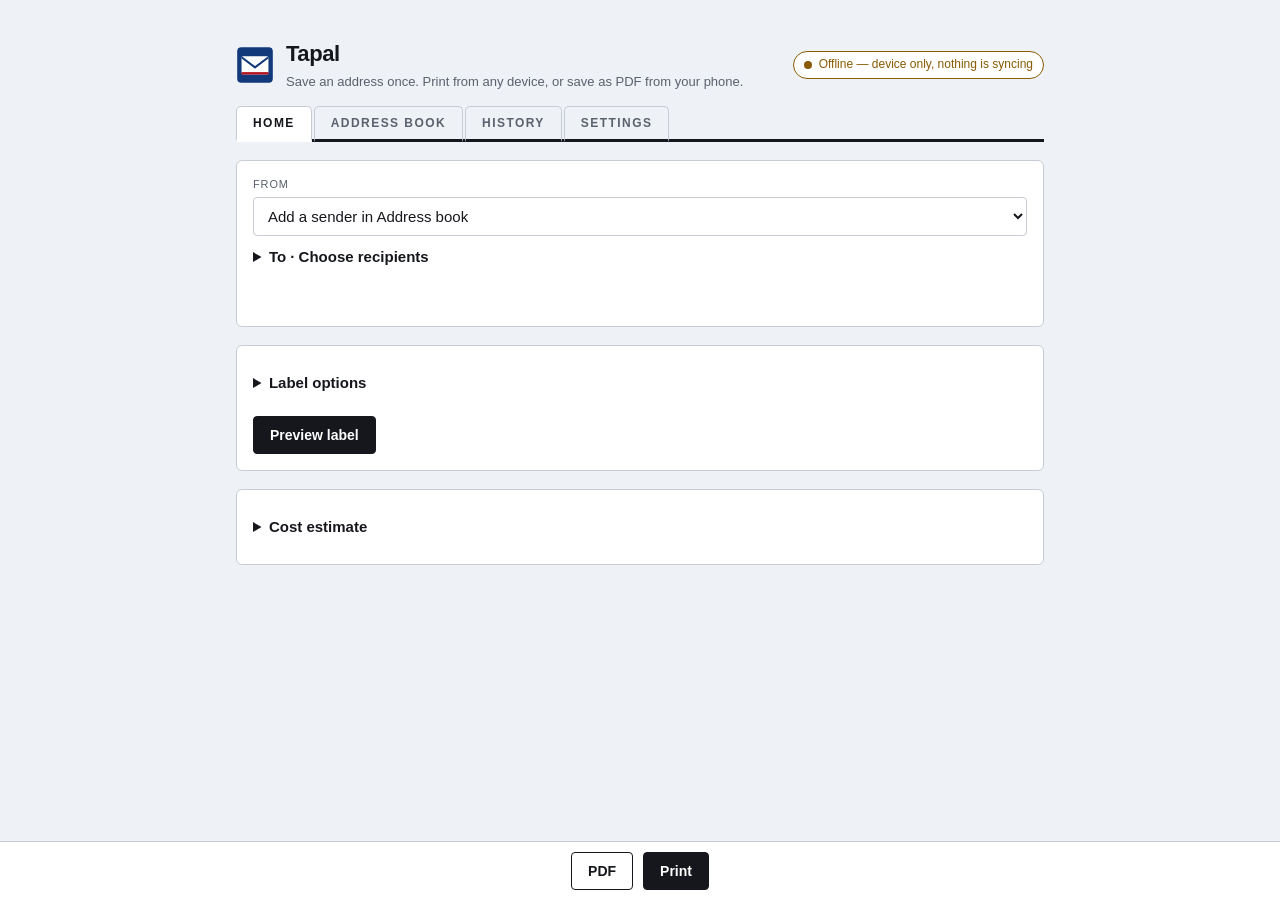
==== index.html @ 9b24c18f "Add missing tracking reminders in index.html" ====
<!DOCTYPE html>
<html lang="en">
<head>
<meta charset="utf-8">
<meta name="viewport" content="width=device-width,initial-scale=1">
<title>Tapal — parcel labels</title>
<link rel="apple-touch-icon" sizes="180x180" href="icons/apple-touch-icon.png">
<link rel="icon" type="image/png" sizes="192x192" href="icons/icon-192.png">
<link rel="icon" href="assets/logo.svg" type="image/svg+xml">
<link rel="stylesheet" href="css/theme.css">
<link rel="stylesheet" href="css/app.css">
<link rel="stylesheet" href="css/labels.css">
</head>
<body>

<div class="app">
  <header class="top">
    <div class="brand">
      <img class="mark" src="assets/logo.svg" alt="" width="38" height="38">
      <div class="brandTx"><h1>Tapal</h1><p>Save an address once. Print from any device, or save as PDF from your phone.</p></div>
      <div class="conn" id="conn"><span class="dot"></span><span id="connTxt" role="status">Connecting…</span></div>
    </div>
    <nav class="tabs" id="tabs" style="display:none" aria-label="Sections">
      <button class="tab on" data-tab="labels" aria-selected="true">Home</button>
      <button class="tab" data-tab="book" aria-selected="false">Address book</button>
      <button class="tab" data-tab="history" aria-selected="false">History <span id="missingCount"></span></button>
      <button class="tab" data-tab="settings" aria-selected="false">Settings</button>
    </nav>
  </header>

  <div id="authCard" style="display:none">
    <div class="loginWrap">
      <div class="lbrand">
        <div class="lstripe"></div>
        <div class="lbrandIn">
          <img class="mark big" src="assets/logo.svg" alt="" width="56" height="56">
          <h1>Tapal</h1>
          <p class="ltag">Parcel labels for India ↔ Japan.</p>
          <ul class="lpts">
            <li>A4 sheets — 1, 2 or 4 labels a page</li>
            <li>Indian PIN and Japanese 〒 formats</li>
            <li>Shipment log with consignment numbers</li>
          </ul>
        </div>
        <div class="lstripe"></div>
      </div>
      <div class="lform">
        <h2>Sign in</h2>
        <p class="lsub">Home addresses and phone numbers live in here, so it needs a sign-in.</p>
        <button class="btn gbtn" id="googleLogin">
          <svg viewBox="0 0 48 48" aria-hidden="true"><path fill="#4285F4" d="M45.1 24.5c0-1.6-.1-3.1-.4-4.5H24v8.5h11.8c-.5 2.7-2.1 5-4.4 6.6v5.4h7c4.1-3.8 6.7-9.4 6.7-16z"></path><path fill="#34A853" d="M24 46c5.9 0 10.9-2 14.5-5.4l-7-5.4c-2 1.3-4.5 2.1-7.5 2.1-5.8 0-10.7-3.9-12.4-9.1h-7.2v5.6C8 40.5 15.4 46 24 46z"></path><path fill="#FBBC05" d="M11.6 28.2c-.5-1.3-.7-2.7-.7-4.2s.3-2.9.7-4.2v-5.6H4.4C2.9 17.2 2 20.5 2 24s.9 6.8 2.4 9.8l7.2-5.6z"></path><path fill="#EA4335" d="M24 10.8c3.3 0 6.2 1.1 8.5 3.3l6.2-6.2C35 4.4 30 2 24 2 15.4 2 8 7.5 4.4 14.2l7.2 5.6C13.3 14.7 18.2 10.8 24 10.8z"></path></svg>
          Continue with Google
        </button>
        <div class="or"><span>or use your email</span></div>
        <label class="f" for="authEmail">Email</label>
        <input type="text" id="authEmail" inputmode="email" autocomplete="email" placeholder="you@example.com">
        <button class="btn" id="sendLink" style="width:100%;margin-top:10px">Email me a sign-in link</button>
        <p class="status" id="authStatus" style="text-align:left"></p>
        <p class="lfoot">A one-time link — no password to remember. Your email has to be on the access list in Supabase.</p>
      </div>
    </div>
  </div>

  <button class="btn ghost" type="button" id="retryLoad" style="display:none">Retry</button>
  <div id="appMain" style="display:none">
  <div id="tabLabels">

  <section class="card">
    <label class="f" for="homeFrom">From</label><select id="homeFrom"></select>
    <details><summary id="toSummary">To</summary>
      <div id="homeTo"></div>
      <div class="row"><button class="btn ghost small" id="selAll">Select address book</button><button class="btn ghost small" id="selNone">Clear selection</button></div>
    </details>
    <p id="roleNote" class="status"></p>
  </section>
  <section class="card">
    <details><summary>Label options</summary>
    <div id="recipientOptions"></div>
    <div class="grid">
      <div><label class="f" for="size">Label size</label>
        <select id="size">
          <option value="two">Large — 2 per A4 page (cartons)</option>
          <option value="four">Small — 4 per A4 page (small boxes)</option>
          <option value="one">Extra large — 1 per A4 page (Yamato 140 / 160, big cartons)</option>
        </select></div>
      <div><label class="f" for="contents">Contents line (optional)</label>
        <input type="text" id="contents" placeholder="e.g. Toys — non-hazardous"></div>
    </div>
    <div style="margin-top:12px">
      <div class="opt"><input type="checkbox" id="optFragile"><label for="optFragile">Mark <strong>every</strong> label <strong>FRAGILE — HANDLE WITH CARE</strong> — or tick Fragile on single addresses above</label></div>
      <div class="opt"><input type="checkbox" id="optInside" checked><label for="optInside">Add a small duplicate slip for <strong>inside</strong> each box</label></div>
    </div>
    </details>
    <div class="row"><button class="btn" id="previewBtn">Preview label</button><button class="btn ghost" id="recordPrepared" style="display:none">Record as sent</button></div>

  </section>

  <section class="card" id="costCard">
    <details><summary>Cost estimate</summary>
    <p class="hint">Rough counter rates from your <strong>From</strong> address to each ticked recipient, incl. GST (mid-2026). Couriers bill the <strong>volumetric</strong> weight (L×B×H cm ÷ 5000) when it's higher than the scale weight — confirm on the courier's own calculator before booking.</p>
    <div class="grid">
      <div><label class="f" for="estWeight">Parcel weight (kg)</label><input type="number" id="estWeight" min="0.5" max="35" step="0.5" value="1"></div>
    </div>
    <div class="wrapx" id="costOut" style="margin-top:12px"></div></details>
  </section>

  </div>
  <div id="tabBook" style="display:none">
    <section class="card"><h2>My addresses</h2><div id="senderList"></div><button class="btn ghost" id="showSender">Add a sender</button></section>
    <section class="card"><h2>Recipients</h2><div id="list"></div><button class="btn ghost" id="showAdd">Add an address</button></section>
  </div>
  <div id="tabHistory" style="display:none">
  <section class="card">
    <h2>Shipment history</h2>
    <label class="opt"><input type="checkbox" id="missingOnly"> Missing tracking numbers only</label>
    <p class="hint">Consignment numbers, so you're not digging through WhatsApp later.</p>
    <details id="shipmentEntry"><summary>Record a sent parcel</summary><div class="grid">
      <div><label class="f" for="lgTo">Sent to</label><select id="lgTo"><option value="">Select</option></select></div>
      <div><label class="f" for="lgService">Service</label>
        <select id="lgService">
          <option>Speed Post</option><option>India Post Parcel (surface)</option>
          <option>DTDC</option><option>Delhivery</option><option>Blue Dart</option>
          <option>Xpressbees</option><option>Bus parcel</option><option>Hand carried</option>
        </select></div>
      <div class="full"><label class="f" for="lgContents">Contents</label><input type="text" id="lgContents"></div>
      <div><label class="f" for="lgCn">Consignment no.</label><input type="text" id="lgCn"><label class="opt"><input type="checkbox" id="lgUntracked"> Untracked service</label></div>
      <div><label class="f" for="lgDate">Booked on</label><input type="date" id="lgDate"></div>
      <div><label class="f" for="lgCost">Cost (₹)</label><input type="number" id="lgCost" min="0" step="1"></div>
      <div><label class="f" for="lgStatus">Status</label>
        <select id="lgStatus"><option>packed</option><option>booked</option><option>in transit</option><option>delivered</option><option>problem</option></select></div>
    </div>
    <div class="row"><button class="btn ghost" id="addLog">Confirm shipment</button><button class="btn ghost" id="cancelShipment">Cancel</button></div></details>
    <div class="wrapx"><table class="log"><thead><tr>
      <th>Date</th><th>To</th><th>Service</th><th>Consignment</th><th>Status</th><th></th>
    </tr></thead><tbody id="logBody"></tbody></table></div>
  </section>
  </div>

  <div id="tabSettings" style="display:none">
    <section class="card">
      <h2>Appearance</h2>
      <p class="hint">Changes the app only — labels always print black on white.</p>
      <div class="themeGrid" id="themeGrid"></div>
    </section>

    <section class="card">
      <h2>Account</h2>
      <dl class="kv">
        <dt>Signed in as</dt><dd id="acctEmail">—</dd>
        <dt>Role</dt><dd id="acctRole">—</dd>
        <dt>Sync</dt><dd id="acctConn">—</dd>
      </dl>
      <div class="row"><button class="btn ghost" id="signOut" style="display:none">Sign out</button></div>
    </section>

    <section class="card">
      <h2>About</h2>
      <p class="hint" style="margin:0">Tapal — parcel labels, address book and shipment log. Data syncs through Supabase; when it can't reach the network the app keeps working on this device only.</p>
    </section>
  </div>
  <p class="status" role="status" id="status"></p>
  </div>
</div>

<div class="modal" id="senderModal"><div class="mbox" role="dialog" aria-modal="true" aria-labelledby="senderModalTitle">
  <div class="mhead"><h2 id="senderModalTitle">Add a sender</h2><button class="mx" id="closeSender" aria-label="Close">×</button></div>
  <div class="mbody"><div class="aform" id="sForm"></div><p class="status" id="senderStatus" style="text-align:left;margin:12px 0 0"></p></div>
  <div class="mfoot"><button class="btn ghost" id="cancelSender">Cancel</button><button class="btn" id="saveSender">Save sender</button></div>
</div></div>
<div class="modal" id="addModal"><div class="mbox" role="dialog" aria-modal="true" aria-labelledby="addModalTitle">
  <div class="mhead"><h2 id="addModalTitle">Add an address</h2><button class="mx" id="closeAddr" aria-label="Close">×</button></div>
  <div class="mbody"><div class="aform" id="rForm"></div><p class="hint" id="rNote" style="margin:12px 0 0"></p></div>
  <div class="mfoot"><button class="btn ghost" id="cancelAddr">Cancel</button><button class="btn" id="saveAddr">Save address</button></div>
</div></div>

<div id="sheets"><header id="previewHeading">Label preview · <span id="pageNumber"></span> <span id="previewMessage" role="status"></span></header><div class="scaler"><div class="scalerInner" id="scalerInner"></div></div></div>

<div class="bar" style="display:none">
  <button class="btn ghost" id="hideBtn" style="display:none">Back</button>
  <button class="btn ghost" id="pdfBtn" title="Download PDF">PDF</button>
  <button class="btn" id="printBtn" title="Print or save as PDF">Print</button>
</div>

<script src="js/config.js"></script>
<script src="js/countries.js"></script>
<script src="js/app.js"></script>
<script src="js/labels.js"></script>
</body>
</html>
---- css/theme.css ----
/* Design tokens + themes. Add a theme here, then list it in js/app.js. */

  :root{
    --ink:#15171c; --ink-soft:#5a616e; --paper:#fff; --rule:#c7ccd4; --wash:#eef1f5;
    --post-red:#b3111c; --post-blue:#123a7a; --ok:#12653a; --warn:#8a5a00;
    --sans:"Helvetica Neue",Helvetica,Arial,"Liberation Sans",sans-serif;
    --mono:"SFMono-Regular",Consolas,"Liberation Mono",Menlo,monospace;
  }
  body[data-theme="night"]{--ink:#e8eaf0;--ink-soft:#99a2b4;--paper:#20242e;--rule:#3b4254;--wash:#14161c;--post-red:#ff6d76;--post-blue:#82a8ff;--ok:#5ecb8f;--warn:#e2ab41}
  body[data-theme="kraft"]{--ink:#2c2114;--ink-soft:#6e5c44;--paper:#f8f1e2;--rule:#d3c3a3;--wash:#ece0c8;--post-red:#a33b1f;--post-blue:#3d5a80;--ok:#3f6b34;--warn:#8a5a00}
  body[data-theme="contrast"]{--ink:#000;--ink-soft:#222;--paper:#fff;--rule:#000;--wash:#fff}
  body[data-theme="indigo"]{--ink:#1b1f3b;--ink-soft:#5a6183;--paper:#fff;--rule:#c5c9e0;--wash:#eceefa;--post-red:#b3111c;--post-blue:#2a3f9c;--ok:#186a4a;--warn:#8a5a00}
  body[data-theme="sakura"]{--ink:#3a2330;--ink-soft:#7a5c6a;--paper:#fffafc;--rule:#e8ccd6;--wash:#fbeef3;--post-red:#c0395c;--post-blue:#5a4f8a;--ok:#3f6b4f;--warn:#9a6a1a}
  body[data-theme="forest"]{--ink:#13241c;--ink-soft:#4f6459;--paper:#fbfdf9;--rule:#c3d3c6;--wash:#e8f0e7;--post-red:#a7231f;--post-blue:#1f5560;--ok:#1c6b3f;--warn:#856200}
  body[data-theme="slate"]{--ink:#e7e4dc;--ink-soft:#a29d92;--paper:#272620;--rule:#484538;--wash:#17160f;--post-red:#f2846a;--post-blue:#9bb6d8;--ok:#7cc194;--warn:#ddaa4e}
---- css/app.css ----
/* On-screen app: chrome, forms, address entries, log, sign-in gate, edit windows. */
  *{box-sizing:border-box}
  html,body{margin:0;padding:0}
  body{background:var(--wash);color:var(--ink);font-family:var(--sans);font-size:15px;line-height:1.45}
  .app{max-width:840px;margin:0 auto;padding:20px 16px 90px}

  header.top{padding:18px 0 0;border-bottom:3px solid var(--ink)}
  .brand{display:flex;align-items:center;gap:12px;flex-wrap:wrap;padding-bottom:14px}
  .mark{display:block;border-radius:7px;flex:none}
  .brandTx{min-width:0;flex:1}
  header.top h1{margin:0;font-size:22px;letter-spacing:-.02em}
  header.top p{margin:3px 0 0;color:var(--ink-soft);font-size:13px}
  .tabs{display:flex;gap:2px;margin-bottom:-3px}
  .tab{appearance:none;font-family:inherit;font-size:12px;font-weight:700;letter-spacing:.12em;text-transform:uppercase;
       cursor:pointer;padding:9px 16px;border:1px solid var(--rule);border-bottom:3px solid var(--ink);
       border-radius:5px 5px 0 0;background:var(--wash);color:var(--ink-soft)}
  .tab:hover{color:var(--ink)}
  .tab.on{background:var(--paper);color:var(--ink);border-bottom-color:var(--paper)}
  .tab:focus-visible{outline:2px solid var(--post-blue);outline-offset:2px}

  .conn{display:inline-flex;align-items:center;gap:7px;font-size:12px;white-space:nowrap;
        padding:4px 10px;border-radius:99px;border:1px solid var(--rule);background:var(--paper)}
  .dot{width:8px;height:8px;border-radius:50%;background:#bbb}
  .conn.live .dot{background:var(--ok)} .conn.live{color:var(--ok);border-color:var(--ok)}
  .conn.off  .dot{background:var(--warn)} .conn.off{color:var(--warn);border-color:var(--warn)}

  section.card{background:var(--paper);border:1px solid var(--rule);border-radius:6px;padding:16px;margin-top:18px}
  section.card > h2{margin:0 0 4px;font-size:12px;letter-spacing:.14em;text-transform:uppercase;color:var(--ink-soft)}
  section.card > .hint{margin:0 0 14px;font-size:13px;color:var(--ink-soft)}

  .grid{display:grid;gap:10px;grid-template-columns:repeat(2,1fr)}
  .grid .full{grid-column:1/-1}
  @media (max-width:560px){.grid{grid-template-columns:1fr}}

  label.f{display:block;font-size:11px;letter-spacing:.08em;text-transform:uppercase;color:var(--ink-soft);margin-bottom:4px}
  input[type=text],input[type=tel],input[type=date],input[type=number],select,textarea{
    width:100%;padding:9px 10px;border:1px solid var(--rule);border-radius:4px;
    font-family:var(--sans);font-size:15px;background:var(--paper);color:var(--ink)}
  input:focus,select:focus,textarea:focus{outline:2px solid var(--post-blue);outline-offset:1px}
  input.pin{font-family:var(--mono);letter-spacing:.3em}

  .btn{appearance:none;border:1px solid var(--ink);background:var(--ink);color:var(--paper);padding:10px 16px;
       border-radius:4px;font-size:14px;font-weight:600;cursor:pointer;font-family:inherit;white-space:nowrap}
  .btn:hover{filter:brightness(1.18)}
  .btn.ghost{background:var(--paper);color:var(--ink)} .btn.ghost:hover{filter:none;background:var(--wash)}
  .btn.small{padding:6px 10px;font-size:12.5px}
  .btn.danger{border-color:var(--post-red);color:var(--post-red);background:var(--paper)}
  .btn:disabled{opacity:.45;cursor:not-allowed}
  .btn:focus-visible{outline:2px solid var(--post-blue);outline-offset:2px}
  .row{display:flex;gap:8px;flex-wrap:wrap;align-items:center;margin-top:12px}

  #senderList,#list{display:grid;grid-template-columns:1fr 1fr;gap:8px;align-items:start}
  #senderList .empty,#list .empty{grid-column:1/-1}
  @media (max-width:640px){#senderList,#list{grid-template-columns:1fr}}
  .entry{border:1px solid var(--rule);border-radius:4px;padding:8px 10px;margin-bottom:0;display:flex;flex-wrap:wrap;gap:8px 10px;align-items:flex-start}
  .entry.on{border-color:var(--ink);box-shadow:inset 3px 0 0 var(--post-red)}
  .entry .body{min-width:0;flex:1}
  .entry .who{font-weight:700;font-size:14px;line-height:1.3}
  .entry .addr{font-size:12.5px;color:var(--ink-soft);line-height:1.35;text-wrap:pretty}
  .entry .meta{font-family:var(--mono);font-size:11.5px;color:var(--ink-soft)}
  .entry .flag{font-family:var(--mono);font-size:10.5px;letter-spacing:.08em;text-transform:uppercase;
             border:1px solid var(--rule);border-radius:3px;padding:0 4px;margin-left:6px;vertical-align:1px}
  .entry .acts{width:100%;display:flex;flex-wrap:wrap;gap:6px;align-items:center;
             border-top:1px solid var(--rule);padding-top:7px;margin-top:2px}
  .entry .copies{width:52px}
  .entry .acts .btn:first-of-type{margin-left:auto}
  .entry .pick{display:flex;gap:5px;align-items:center;font-size:11px;letter-spacing:.06em;
             text-transform:uppercase;color:var(--ink-soft);cursor:pointer;white-space:nowrap}
  .entry.on .pick{color:var(--ink);font-weight:700}
  .phoneRow{display:flex;gap:6px}.phoneRow select{width:120px;flex:none}.phoneRow input{flex:1;min-width:0}
  .aform{display:grid;gap:14px;max-width:540px}
  .aform .fl label{display:block;font-size:14px;font-weight:700;color:var(--ink);margin-bottom:5px}
  .aform .fh{font-size:12.5px;color:var(--ink-soft);margin-top:4px}
  .aform .pair{display:grid;grid-template-columns:minmax(0,1fr) 110px;gap:8px;align-items:end}
  .aform .zip{display:flex;align-items:center;gap:8px}.aform .zip input{flex:1;min-width:0}.aform .zip span{color:var(--ink-soft);font-weight:700}
  .aform .zip .z3{max-width:150px}
  .entry .addr{white-space:pre-line}
  .entry .fg{display:flex;gap:5px;align-items:center;font-size:11px;letter-spacing:.06em;
             text-transform:uppercase;color:var(--ink-soft);cursor:pointer;white-space:nowrap}
  .entry.frag .who::after{content:"FRAGILE";margin-left:8px;font-size:9.5px;font-weight:700;
             letter-spacing:.12em;border:1px solid var(--post-red);color:var(--post-red);
             padding:1px 5px;border-radius:3px;vertical-align:1px}
  .copies{width:64px;padding:5px 6px;font-family:var(--mono);text-align:center}
  .empty{color:var(--ink-soft);font-size:13.5px;padding:10px 0}

  .opt{display:flex;gap:9px;align-items:flex-start;margin:9px 0;font-size:14px}
  .opt input{margin-top:3px}

  table.log{width:100%;border-collapse:collapse;font-size:13px;margin-top:6px}
  table.log th{text-align:left;font-size:10.5px;letter-spacing:.1em;text-transform:uppercase;
               color:var(--ink-soft);border-bottom:1px solid var(--rule);padding:6px 8px 6px 0;font-weight:600}
  table.log td{padding:8px 8px 8px 0;border-bottom:1px solid var(--wash);vertical-align:top}
  table.log td.cn{font-family:var(--mono);font-size:12px}
  .pill{display:inline-block;font-size:11px;padding:2px 8px;border-radius:99px;border:1px solid var(--rule);white-space:nowrap}
  table.log td.best{font-weight:700;color:var(--ok)} table.log td.na{color:var(--ink-soft)}
  table.log .eta{font-family:var(--mono);font-size:11px;color:var(--ink-soft)}
  .wrapx{overflow-x:auto}

  .bar{position:fixed;left:0;right:0;bottom:0;background:var(--paper);border-top:1px solid var(--rule);
       padding:10px 16px;display:flex;gap:10px;justify-content:center;z-index:5}
  .status{font-size:12.5px;color:var(--ink-soft);text-align:center;margin-top:8px;min-height:1em}

  /* ---------- settings ---------- */
  .themeGrid{display:grid;grid-template-columns:repeat(auto-fill,minmax(150px,1fr));gap:8px}
  .sw{appearance:none;font-family:inherit;text-align:left;cursor:pointer;padding:0;overflow:hidden;
      border:1px solid var(--rule);border-radius:5px;background:var(--paper);color:var(--ink)}
  .sw:hover{border-color:var(--ink)}
  .sw.on{border-color:var(--ink);box-shadow:inset 3px 0 0 var(--post-red)}
  .sw:focus-visible{outline:2px solid var(--post-blue);outline-offset:2px}
  .sw .chips{display:flex;height:34px}
  .sw .chips i{flex:1;display:block}
  .sw .nm{display:flex;align-items:center;gap:6px;padding:8px 10px;font-size:13px;font-weight:600;border-top:1px solid var(--rule)}
  .sw.on .nm:after{content:"\2713";margin-left:auto;color:var(--post-red);font-weight:700}
  dl.kv{display:grid;grid-template-columns:auto 1fr;gap:8px 18px;margin:0;font-size:14px}
  dl.kv dt{font-size:11px;letter-spacing:.08em;text-transform:uppercase;color:var(--ink-soft);padding-top:2px;white-space:nowrap}
  dl.kv dd{margin:0;word-break:break-word}

  /* ---------- sign-in gate ---------- */
  #authCard{position:fixed;inset:0;z-index:70;background:var(--wash);display:flex;align-items:center;justify-content:center;padding:24px;overflow:auto}
  .loginWrap{width:100%;max-width:860px;margin:auto;display:grid;grid-template-columns:1.05fr 1fr;
    background:var(--paper);border:1px solid var(--rule);border-radius:10px;overflow:hidden;box-shadow:0 18px 50px rgba(0,0,0,.14)}
  .lbrand{display:flex;flex-direction:column;background:var(--post-blue);color:#fff}
  .lstripe{height:10px;flex:none;background:repeating-linear-gradient(45deg,var(--post-red) 0 11px,#fff 11px 22px,var(--post-blue) 22px 33px,#fff 33px 44px)}
  .lbrandIn{flex:1;padding:34px 30px;display:flex;flex-direction:column;justify-content:center;gap:10px}
  .lbrandIn .mark.big{background:#fff;padding:5px;width:60px;height:60px}
  .lbrandIn h1{margin:0;font-size:34px;letter-spacing:-.02em;line-height:1}
  .lbrandIn .ltag{margin:0;font-size:14px;color:#dbe4f7}
  .lpts{list-style:none;margin:14px 0 0;padding:0;display:grid;gap:8px;font-size:13px;color:#eaf0fb}
  .lpts li{display:flex;gap:9px;align-items:flex-start;line-height:1.4}
  .lpts li:before{content:"";flex:none;width:7px;height:7px;margin-top:6px;background:#fff;border-radius:1px}
  .lform{padding:34px 30px;display:flex;flex-direction:column;justify-content:center}
  .lform h2{margin:0 0 6px;font-size:20px;letter-spacing:-.01em}
  .lform .lsub{margin:0 0 20px;font-size:13px;color:var(--ink-soft)}
  .lform .f{display:block;margin-bottom:5px}
  .lform input{width:100%}
  @media (max-width:700px){
    #authCard{padding:0;align-items:stretch}
    .loginWrap{grid-template-columns:1fr;border:0;border-radius:0;box-shadow:none;max-width:460px}
    .lbrandIn{padding:26px 24px;gap:8px}.lbrandIn h1{font-size:28px}.lpts{display:none}
    .lform{padding:26px 24px}
  }
  .gbtn{display:flex;align-items:center;justify-content:center;gap:10px;width:100%;background:var(--paper);color:var(--ink);border:1px solid var(--rule)}
  .gbtn:hover{filter:none;background:var(--wash)}
  .gbtn svg{width:18px;height:18px;flex:none}
  .or{display:flex;align-items:center;gap:10px;margin:18px 0 14px;font-size:11px;letter-spacing:.12em;text-transform:uppercase;color:var(--ink-soft)}
  .or span{white-space:nowrap}
  .or:before,.or:after{content:"";height:1px;background:var(--rule);flex:1}
  .lfoot{margin:16px 0 0;font-size:12px;color:var(--ink-soft)}
  /* ---------- edit windows ---------- */
  .modal{position:fixed;inset:0;z-index:80;display:none;align-items:flex-start;justify-content:center;padding:24px 16px;background:rgba(10,12,18,.52);overflow:auto}
  .modal.open{display:flex}
  .mbox{width:100%;max-width:560px;margin:auto;background:var(--paper);border:1px solid var(--rule);border-radius:8px;box-shadow:0 24px 60px rgba(0,0,0,.3);display:flex;flex-direction:column;max-height:calc(100vh - 48px)}
  .mhead{display:flex;align-items:center;gap:12px;padding:15px 18px;border-bottom:1px solid var(--rule)}
  .mhead h2{margin:0;font-size:12px;letter-spacing:.14em;text-transform:uppercase;color:var(--ink-soft)}
  .mx{margin-left:auto;appearance:none;background:none;border:0;color:var(--ink-soft);font-size:22px;line-height:1;cursor:pointer;padding:0 6px;border-radius:4px;font-family:inherit}
  .mx:hover{background:var(--wash);color:var(--ink)}
  .mbody{padding:18px;overflow:auto}
  .mfoot .btn{flex:none;white-space:nowrap}
  .mfoot{display:flex;gap:8px;justify-content:flex-end;padding:13px 18px;border-top:1px solid var(--rule);background:var(--wash);border-radius:0 0 8px 8px}
  body.locked{overflow:hidden}
  @media (max-width:600px){.modal{padding:0}.mbox{margin:0;min-height:100vh;max-height:100vh;border:0;border-radius:0}.mfoot{border-radius:0;position:sticky;bottom:0}}
  @media (prefers-reduced-motion:reduce){*{transition:none !important;animation:none !important}}

#appMain summary{cursor:pointer;font-weight:600;padding:10px 0}
@media(max-width:600px){.tabs{width:100%;flex-wrap:wrap}.tabs .tab{flex:1;padding:10px 4px;letter-spacing:normal;text-transform:none}}
---- css/labels.css ----
/* Printed output: A4 sheets, label geometry, handling band, @media print. */
  #sheets{display:none;background:var(--wash)}
  #previewHeading{display:none}
  @media screen{
    body.preview{overflow:hidden}
    body.preview .app{display:none}
    body.preview #sheets{position:fixed;inset:0;display:block;overflow:auto;padding:0 8px calc(80px + env(safe-area-inset-bottom))}
    #previewHeading{display:block;position:sticky;top:0;z-index:1;padding:10px;background:var(--paper);color:var(--ink);text-align:center}
    body.preview .scaler{overflow:hidden;max-width:210mm;margin:auto;padding:0}
    body.preview .scalerInner{width:210mm;display:flow-root}
    body.preview .bar{padding:8px 8px calc(8px + env(safe-area-inset-bottom));gap:6px}
    body.preview .bar .btn{flex:1;min-width:0;max-width:12em;padding:10px 4px;min-height:44px}
  }
  .scaler{overflow-x:auto;padding:14px 0}
  .scalerInner{transform-origin:top left}

  .sheet{width:210mm;height:297mm;background:#fff;color:#15171c;margin:0 auto 14px;position:relative;
         display:grid;overflow:hidden;border:1px solid var(--rule)}
  .sheet.two{grid-template-rows:1fr 1fr}
  .sheet.one{grid-template-rows:1fr}
  .sheet.four{grid-template-rows:1fr 1fr;grid-template-columns:1fr 1fr}

  .label{position:relative;padding:9mm 10mm;display:flex;flex-direction:column;
         border:1px dashed #b6bcc6;margin:-0.5px;overflow:hidden}
  .label::before{content:"";position:absolute;left:0;top:0;bottom:0;width:5mm;
    background:repeating-linear-gradient(135deg,var(--post-red) 0 4mm,#fff 4mm 8mm,var(--post-blue) 8mm 12mm,#fff 12mm 16mm);
    -webkit-print-color-adjust:exact;print-color-adjust:exact}
  .label .inner{padding-left:6mm;display:flex;flex-direction:column;height:100%}

  .band{border:2pt solid #000;padding:1.5mm 3mm;align-self:flex-start;margin-bottom:3mm;
        display:flex;align-items:center;gap:3mm}
  .band svg{height:12mm;width:auto;flex:none;-webkit-print-color-adjust:exact;print-color-adjust:exact}
  .band .bt{font-size:10pt;font-weight:700;letter-spacing:.22em;text-transform:uppercase}
  .band .bn{border-top:1pt solid #000;margin-top:1.2mm;padding-top:1.2mm;font-size:7.5pt;letter-spacing:.12em;line-height:1.3}
  .band .bm{display:flex;gap:1.5mm;margin-top:1.5mm;flex-wrap:wrap}
  .band .bm span{border:1pt solid #000;padding:.8mm 2mm;font-size:7.5pt;font-weight:700;letter-spacing:.1em;white-space:nowrap}
  .toLbl{font-size:8pt;letter-spacing:.3em;text-transform:uppercase;border-bottom:1pt solid #000;padding-bottom:1mm;margin-bottom:2.5mm}
  .toName{font-size:19pt;font-weight:700;line-height:1.15;text-transform:uppercase}
  .toAddr{font-size:13pt;line-height:1.35;margin-top:2mm;white-space:pre-line}
  .phone{font-family:var(--mono);font-size:13pt;font-weight:700;margin-top:2.5mm}
  .pinRow{display:flex;align-items:center;gap:3mm;margin-top:3.5mm}
  .pinRow .pl{font-size:8pt;letter-spacing:.2em;text-transform:uppercase}
  .postBig{font-size:20pt;font-family:var(--mono);letter-spacing:.08em}
  .sheet.four .postBig{font-size:14pt}
  .pinBoxes{display:flex;gap:1.2mm}
  .pinBoxes span{width:8mm;height:10mm;border:1.2pt solid #000;display:flex;align-items:center;
                 justify-content:center;font-family:var(--mono);font-size:16pt;font-weight:700}
  .foot{margin-top:auto;border-top:1pt solid #000;padding-top:2.5mm;display:flex;gap:5mm;align-items:flex-end}
  .foot .from{flex:1}
  .fromLbl{font-size:7.5pt;letter-spacing:.25em;text-transform:uppercase}
  .fromTxt{font-size:9.5pt;line-height:1.3;white-space:pre-line;margin-top:1mm}
  .contents{font-size:8.5pt;max-width:60mm;text-align:right;line-height:1.3}

  .sheet.four .label{padding:6mm}
  .sheet.four .toName{font-size:13pt}
  .sheet.four .toAddr{font-size:9.5pt}
  .sheet.four .phone{font-size:10pt}
  .sheet.four .pinBoxes span{width:5.5mm;height:7mm;font-size:11pt}
  .sheet.four .band{margin-bottom:2mm;padding:1.2mm 2mm;gap:2mm}
  .sheet.four .band svg{height:7mm}
  .sheet.four .band .bt{font-size:7.5pt}
  .sheet.four .band .bn,.sheet.four .band .bm span{font-size:6pt}
  .sheet.four .band .bm{gap:1mm}
  .sheet.four .band .bm span{padding:.4mm 1.2mm}
  .sheet.four .fromTxt{font-size:8pt}
  .sheet.four .contents{font-size:7.5pt;max-width:34mm}

  /* Extra large — one label per A4, for Yamato 140/160 and other big cartons */
  .sheet.one .label{padding:14mm 16mm}
  .sheet.one .toLbl,.sheet.one .pinRow .pl,.sheet.one .fromLbl{font-size:10pt}
  .sheet.one .toName{font-size:30pt}
  .sheet.one .toAddr{font-size:19pt;margin-top:3mm}
  .sheet.one .phone{font-size:17pt}
  .sheet.one .pinRow{margin-top:5mm}
  .sheet.one .pinBoxes span{width:12mm;height:15mm;font-size:24pt}
  .sheet.one .postBig{font-size:28pt}
  .sheet.one .band{padding:2.5mm 4mm;margin-bottom:5mm}
  .sheet.one .band svg{height:18mm}
  .sheet.one .band .bt{font-size:14pt}
  .sheet.one .band .bn,.sheet.one .band .bm span{font-size:9.5pt}
  .sheet.one .fromTxt{font-size:12pt}
  .sheet.one .contents{font-size:11pt;max-width:80mm}

  @media print{
    @page{size:A4;margin:0}
    body{background:#fff}
    .app,.bar,.modal,#authCard{display:none !important}
    #sheets{display:block !important;padding:0}
    .scaler{overflow:visible;padding:0;height:auto !important}
    .scalerInner{transform:none !important}
    .sheet{border:0;margin:0;box-shadow:none;page-break-after:always;break-after:page}
    .sheet:last-child{page-break-after:auto;break-after:auto}
  }
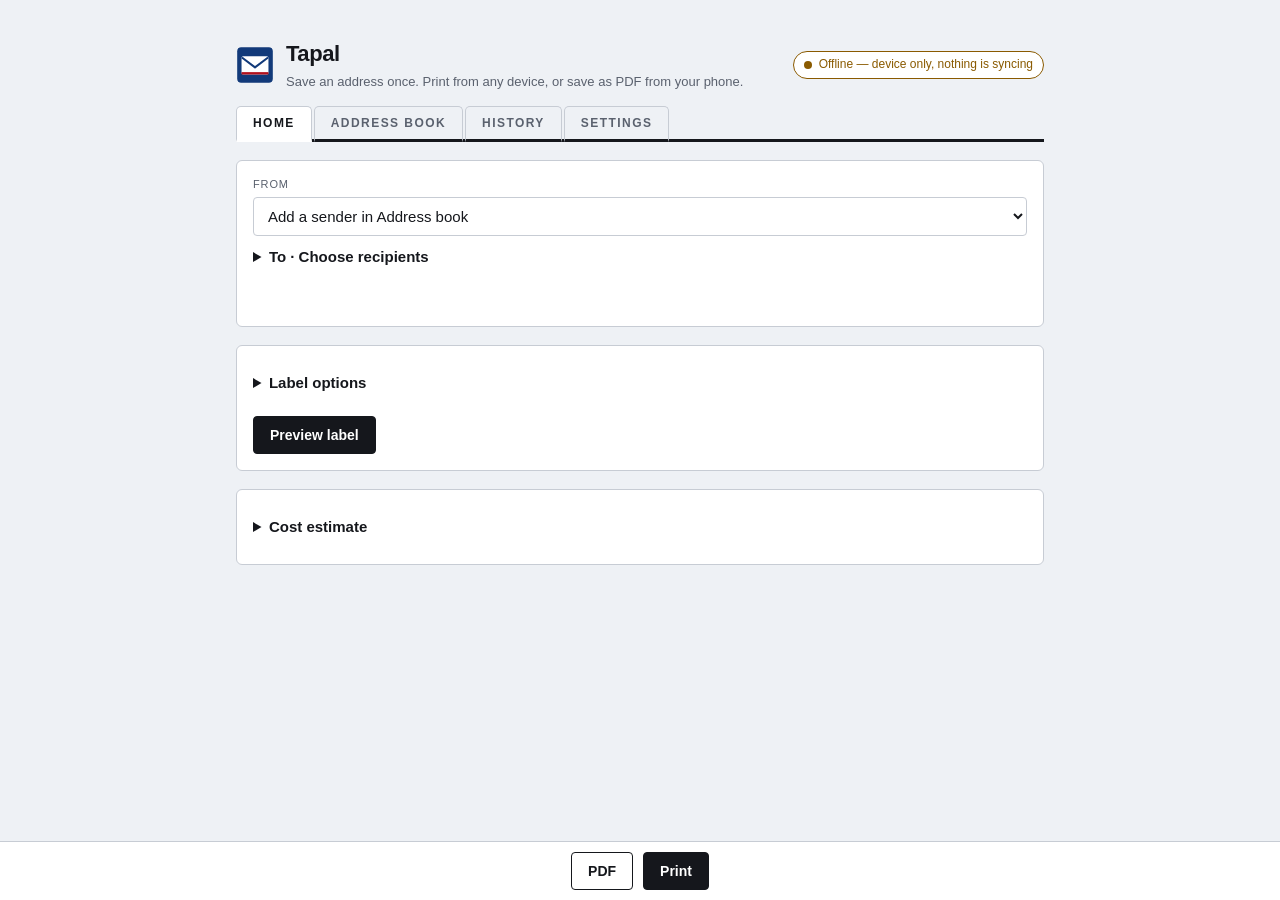
==== commit 2764038a: "Group shipment fields for confirmation retries" ====
--- a/index.html
+++ b/index.html
@@ -114,7 +114,7 @@
     <h2>Shipment history</h2>
     <label class="opt"><input type="checkbox" id="missingOnly"> Missing tracking numbers only</label>
     <p class="hint">Consignment numbers, so you're not digging through WhatsApp later.</p>
-    <details id="shipmentEntry"><summary>Record a sent parcel</summary><div class="grid">
+    <details id="shipmentEntry"><summary>Record a sent parcel</summary><fieldset id="shipmentFields" class="grid" style="border:0;margin:0;padding:0;min-width:0">
       <div><label class="f" for="lgTo">Sent to</label><select id="lgTo"><option value="">Select</option></select></div>
       <div><label class="f" for="lgService">Service</label>
         <select id="lgService">
@@ -128,7 +128,7 @@
       <div><label class="f" for="lgCost">Cost (₹)</label><input type="number" id="lgCost" min="0" step="1"></div>
       <div><label class="f" for="lgStatus">Status</label>
         <select id="lgStatus"><option>packed</option><option>booked</option><option>in transit</option><option>delivered</option><option>problem</option></select></div>
-    </div>
+    </fieldset>
     <div class="row"><button class="btn ghost" id="addLog">Confirm shipment</button><button class="btn ghost" id="cancelShipment">Cancel</button></div></details>
     <div class="wrapx"><table class="log"><thead><tr>
       <th>Date</th><th>To</th><th>Service</th><th>Consignment</th><th>Status</th><th></th>
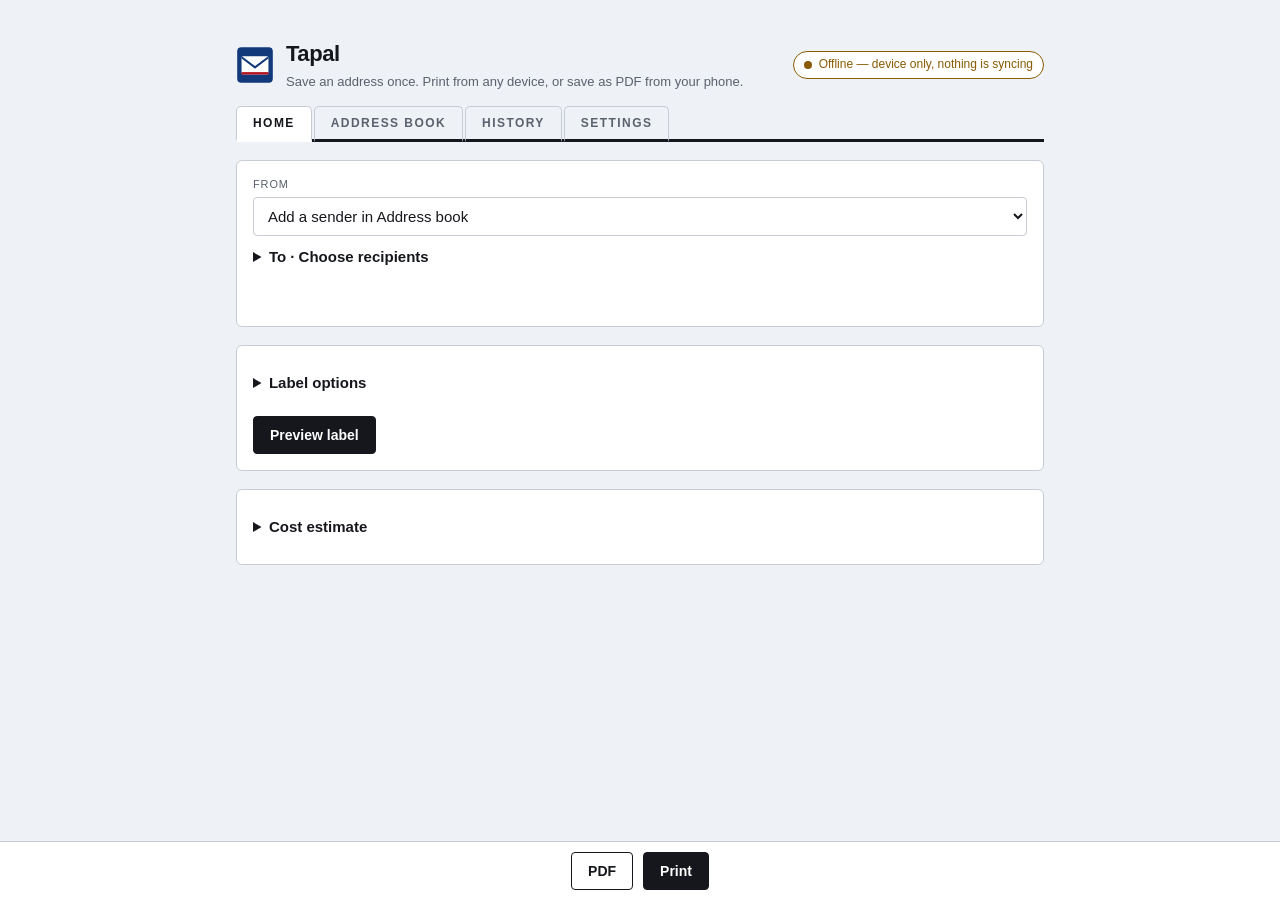
==== commit dddce0e8: "Default sent parcels to booked and fit the named action" ====
--- a/index.html
+++ b/index.html
@@ -91,7 +91,7 @@
       <div class="opt"><input type="checkbox" id="optInside" checked><label for="optInside">Add a small duplicate slip for <strong>inside</strong> each box</label></div>
     </div>
     </details>
-    <div class="row"><button class="btn" id="previewBtn">Preview label</button><button class="btn ghost" id="recordPrepared" style="display:none">Record as sent</button></div>
+    <div class="row"><button class="btn" id="previewBtn">Preview label</button><button class="btn ghost" id="recordPrepared" style="display:none;max-width:100%;white-space:normal;overflow-wrap:anywhere">Record as sent</button></div>
 
   </section>
 
@@ -127,7 +127,7 @@
       <div><label class="f" for="lgDate">Booked on</label><input type="date" id="lgDate"></div>
       <div><label class="f" for="lgCost">Cost (₹)</label><input type="number" id="lgCost" min="0" step="1"></div>
       <div><label class="f" for="lgStatus">Status</label>
-        <select id="lgStatus"><option>packed</option><option>booked</option><option>in transit</option><option>delivered</option><option>problem</option></select></div>
+        <select id="lgStatus"><option selected>booked</option><option>packed</option><option>in transit</option><option>delivered</option><option>problem</option></select></div>
     </fieldset>
     <div class="row"><button class="btn ghost" id="addLog">Confirm shipment</button><button class="btn ghost" id="cancelShipment">Cancel</button></div></details>
     <div class="wrapx"><table class="log"><thead><tr>
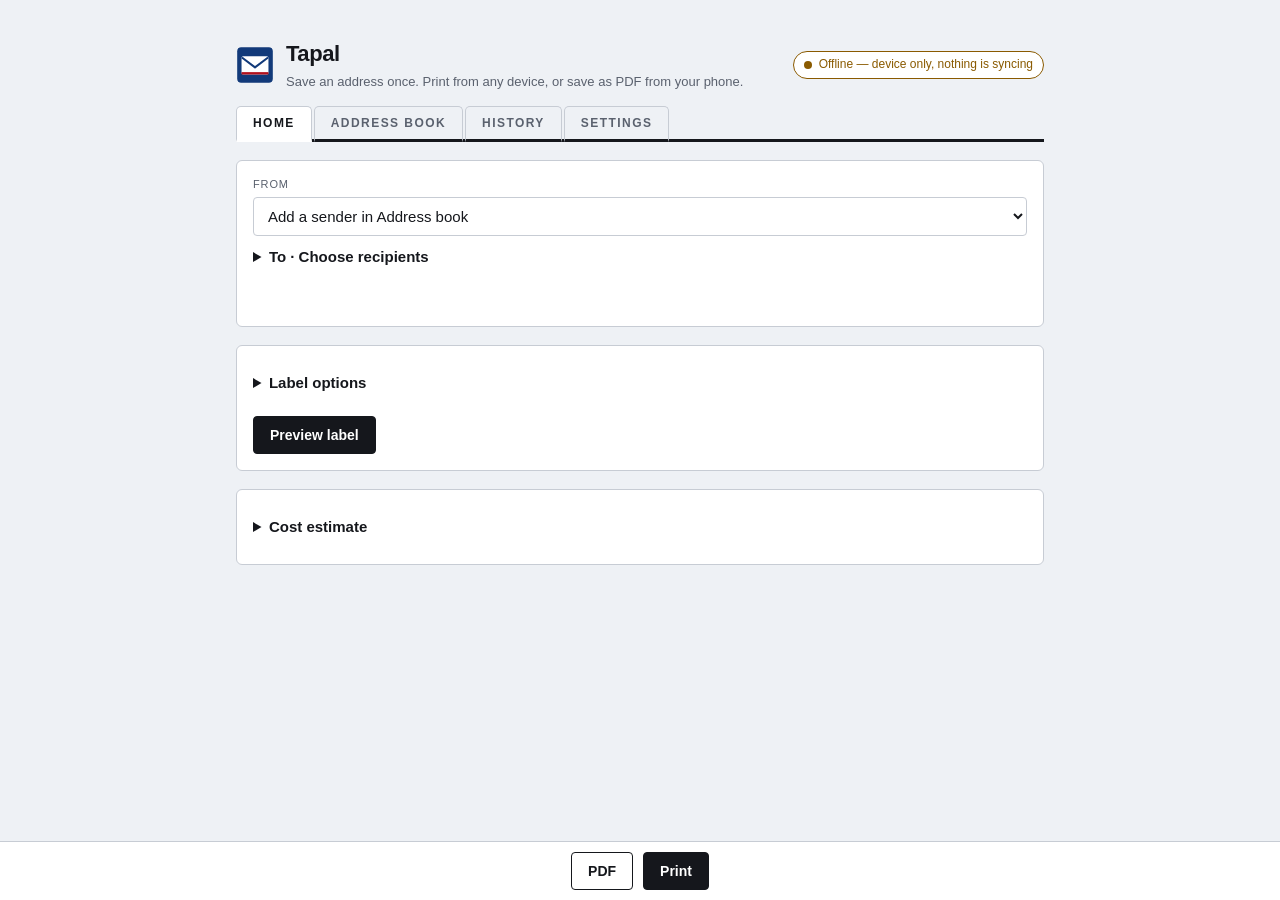
==== commit 27ae61ec: "Expose postage currency and carrier fields" ====
--- a/index.html
+++ b/index.html
@@ -117,21 +117,18 @@
     <details id="shipmentEntry"><summary>Record a sent parcel</summary><fieldset id="shipmentFields" class="grid" style="border:0;margin:0;padding:0;min-width:0">
       <div><label class="f" for="lgTo">Sent to</label><select id="lgTo"><option value="">Select</option></select></div>
       <div><label class="f" for="lgService">Service</label>
-        <select id="lgService">
-          <option>Speed Post</option><option>India Post Parcel (surface)</option>
-          <option>DTDC</option><option>Delhivery</option><option>Blue Dart</option>
-          <option>Xpressbees</option><option>Bus parcel</option><option>Hand carried</option>
-        </select></div>
+        <select id="lgService"></select></div>
       <div class="full"><label class="f" for="lgContents">Contents</label><input type="text" id="lgContents"></div>
       <div><label class="f" for="lgCn">Consignment no.</label><input type="text" id="lgCn"><label class="opt"><input type="checkbox" id="lgUntracked"> Untracked service</label></div>
       <div><label class="f" for="lgDate">Booked on</label><input type="date" id="lgDate"></div>
-      <div><label class="f" for="lgCost">Cost (₹)</label><input type="number" id="lgCost" min="0" step="1"></div>
+      <div><label class="f" for="lgCost">Postage paid</label><input type="number" id="lgCost" min="0" step="0.01" inputmode="decimal"></div>
+      <div><label class="f" for="lgCurrency">Currency</label><select id="lgCurrency"><option value="">Select currency</option><option>JPY</option><option>INR</option><option>USD</option><option>GBP</option><option>SGD</option><option>AUD</option><option>AED</option></select></div>
       <div><label class="f" for="lgStatus">Status</label>
         <select id="lgStatus"><option selected>booked</option><option>packed</option><option>in transit</option><option>delivered</option><option>problem</option></select></div>
     </fieldset>
     <div class="row"><button class="btn ghost" id="addLog">Confirm shipment</button><button class="btn ghost" id="cancelShipment">Cancel</button></div></details>
     <div class="wrapx"><table class="log"><thead><tr>
-      <th>Date</th><th>To</th><th>Service</th><th>Consignment</th><th>Status</th><th></th>
+      <th>Date</th><th>To</th><th>Service / cost</th><th>Consignment</th><th>Status</th><th></th>
     </tr></thead><tbody id="logBody"></tbody></table></div>
   </section>
   </div>
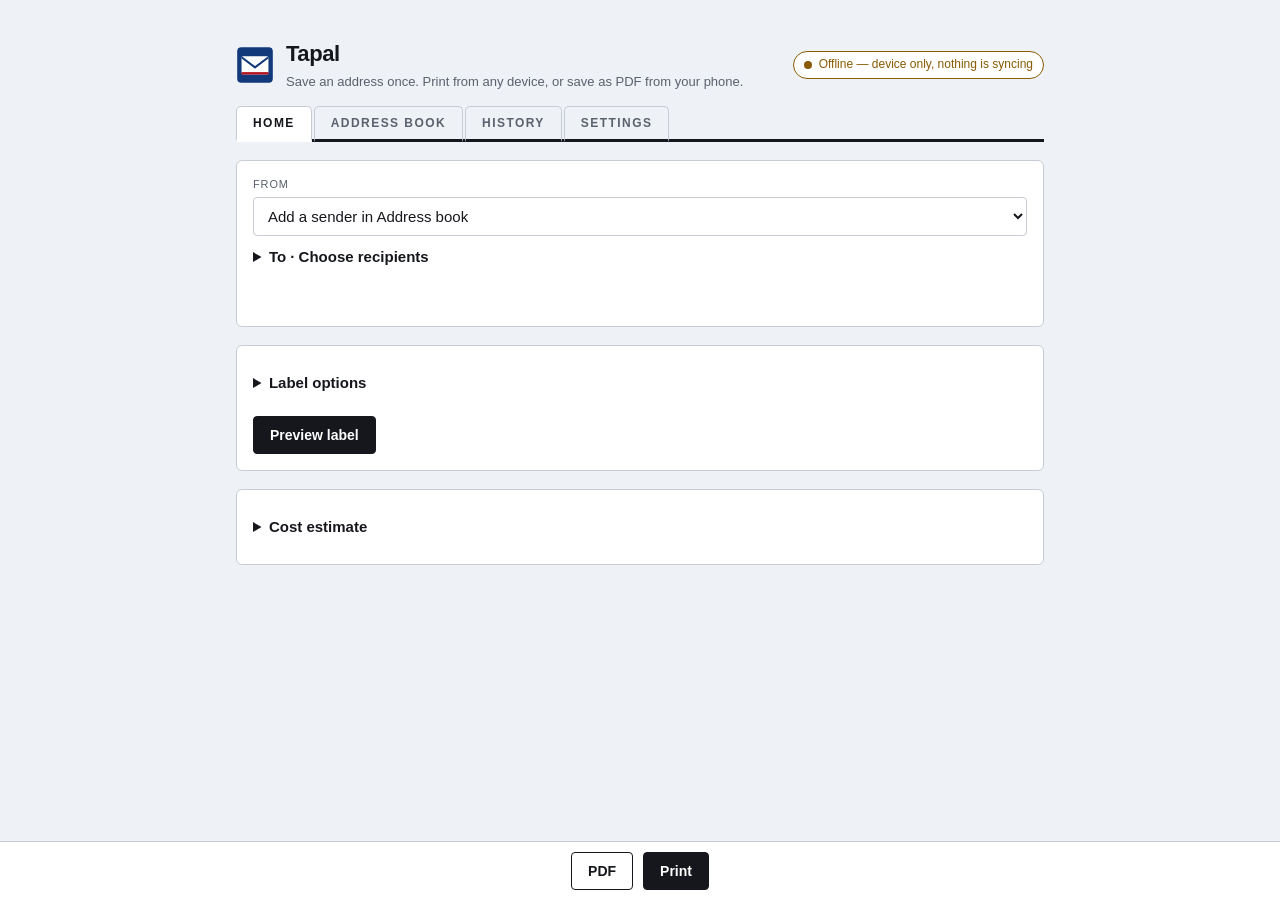
==== commit 80f16293: "Show device-only parcels in History after reconnecting" ====
--- a/index.html
+++ b/index.html
@@ -112,6 +112,7 @@
   <div id="tabHistory" style="display:none">
   <section class="card">
     <h2>Shipment history</h2>
+    <details id="deviceHistory" hidden><summary>Parcels saved on this device</summary><ul id="deviceHistoryRows"></ul></details>
     <label class="opt"><input type="checkbox" id="missingOnly"> Missing tracking numbers only</label>
     <p class="hint">Consignment numbers, so you're not digging through WhatsApp later.</p>
     <details id="shipmentEntry"><summary>Record a sent parcel</summary><fieldset id="shipmentFields" class="grid" style="border:0;margin:0;padding:0;min-width:0">
--- a/css/labels.css
+++ b/css/labels.css
@@ -2,6 +2,7 @@
   #sheets{display:none;background:var(--wash)}
   #previewHeading{display:none}
   @media screen{
+    body.measureLabels #sheets{display:block;position:fixed;visibility:hidden;pointer-events:none}
     body.preview{overflow:hidden}
     body.preview .app{display:none}
     body.preview #sheets{position:fixed;inset:0;display:block;overflow:auto;padding:0 8px calc(80px + env(safe-area-inset-bottom))}
@@ -14,16 +15,22 @@
   .scaler{overflow-x:auto;padding:14px 0}
   .scalerInner{transform-origin:top left}
 
-  .sheet{width:210mm;height:297mm;background:#fff;color:#15171c;margin:0 auto 14px;position:relative;
-         display:grid;overflow:hidden;border:1px solid var(--rule)}
+  .sheet{--frame-inset:3mm;width:210mm;height:297mm;background:#fff;color:#15171c;margin:0 auto 14px;position:relative;
+         display:grid;overflow:hidden;padding:var(--frame-inset)}
+  .sheet::after{content:"";position:absolute;inset:var(--frame-inset);border:0.35mm solid #747b84;pointer-events:none}
   .sheet.two{grid-template-rows:1fr 1fr}
   .sheet.one{grid-template-rows:1fr}
   .sheet.four{grid-template-rows:1fr 1fr;grid-template-columns:1fr 1fr}
 
   .label{position:relative;padding:9mm 10mm;display:flex;flex-direction:column;
          border:1px dashed #b6bcc6;margin:-0.5px;overflow:hidden}
+  /* html2canvas supports a tiled linear gradient. A 16√2 mm tile repeats the four 4 mm bands. */
   .label::before{content:"";position:absolute;left:0;top:0;bottom:0;width:5mm;
-    background:repeating-linear-gradient(135deg,var(--post-red) 0 4mm,#fff 4mm 8mm,var(--post-blue) 8mm 12mm,#fff 12mm 16mm);
+    background-image:linear-gradient(135deg,var(--post-red) 12.5%,#fff 12.5%,#fff 25%,
+      var(--post-blue) 25%,var(--post-blue) 37.5%,#fff 37.5%,#fff 50%,
+      var(--post-red) 50%,var(--post-red) 62.5%,#fff 62.5%,#fff 75%,
+      var(--post-blue) 75%,var(--post-blue) 87.5%,#fff 87.5%);
+    background-size:22.627mm 22.627mm;
     -webkit-print-color-adjust:exact;print-color-adjust:exact}
   .label .inner{padding-left:6mm;display:flex;flex-direction:column;height:100%}
 
@@ -50,6 +57,14 @@
   .fromLbl{font-size:7.5pt;letter-spacing:.25em;text-transform:uppercase}
   .fromTxt{font-size:9.5pt;line-height:1.3;white-space:pre-line;margin-top:1mm}
   .contents{font-size:8.5pt;max-width:60mm;text-align:right;line-height:1.3}
+
+  .destination,.foot{overflow-wrap:anywhere;min-width:0}
+  /* Half sheets have room beside the delivery address for the return details. */
+  .sheet.two .inner{display:grid;grid-template-columns:minmax(0,2fr) minmax(0,1fr);
+    column-gap:6mm;align-content:start;align-items:start}
+  .sheet.two .band{grid-column:1 / -1;justify-self:start}
+  .sheet.two .foot{display:block;margin:0;border-top:0;border-left:1pt solid #000;padding:0 0 0 4mm}
+  .sheet.two .contents{margin-top:3mm;text-align:left}
 
   .sheet.four .label{padding:6mm}
   .sheet.four .toName{font-size:13pt}
@@ -88,6 +103,6 @@
     #sheets{display:block !important;padding:0}
     .scaler{overflow:visible;padding:0;height:auto !important}
     .scalerInner{transform:none !important}
-    .sheet{border:0;margin:0;box-shadow:none;page-break-after:always;break-after:page}
+    .sheet{margin:0;box-shadow:none;page-break-after:always;break-after:page}
     .sheet:last-child{page-break-after:auto;break-after:auto}
   }
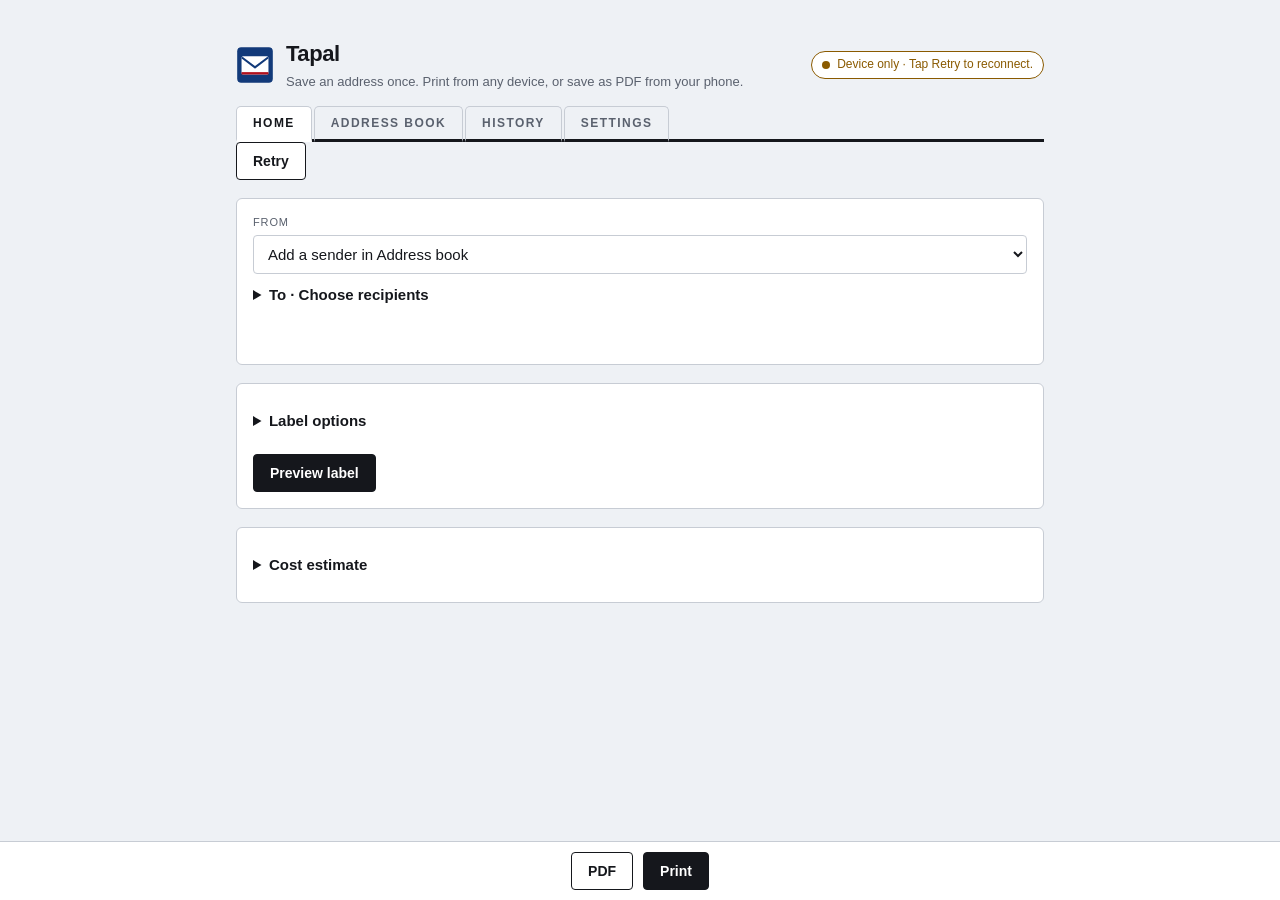
==== commit 897bbc3e: "Add customs worksheet support in index.html" ====
--- a/index.html
+++ b/index.html
@@ -91,6 +91,12 @@
       <div class="opt"><input type="checkbox" id="optInside" checked><label for="optInside">Add a small duplicate slip for <strong>inside</strong> each box</label></div>
     </div>
     </details>
+    <details id="customsOptions" hidden><summary>Customs paperwork</summary>
+      <label class="opt"><input type="checkbox" id="includeCustoms"> Include a contents-and-value worksheet for this parcel</label>
+      <div id="customsFields" hidden><label>Declared currency<select id="customsCurrency"><option>JPY</option><option>INR</option></select></label>
+      <div id="customsItems"></div><button class="btn ghost small" type="button" id="addCustomsItem">Add item</button></div>
+      <p class="hint">Complete the official CN22 or CN23 through <a id="customsService" target="_blank" rel="noopener"></a>.</p>
+    </details>
     <div class="row"><button class="btn" id="previewBtn">Preview label</button><button class="btn ghost" id="recordPrepared" style="display:none;max-width:100%;white-space:normal;overflow-wrap:anywhere">Record as sent</button></div>
 
   </section>
@@ -181,6 +187,7 @@
 
 <script src="js/config.js"></script>
 <script src="js/countries.js"></script>
+<script src="js/customs.js"></script>
 <script src="js/app.js"></script>
 <script src="js/labels.js"></script>
 </body>
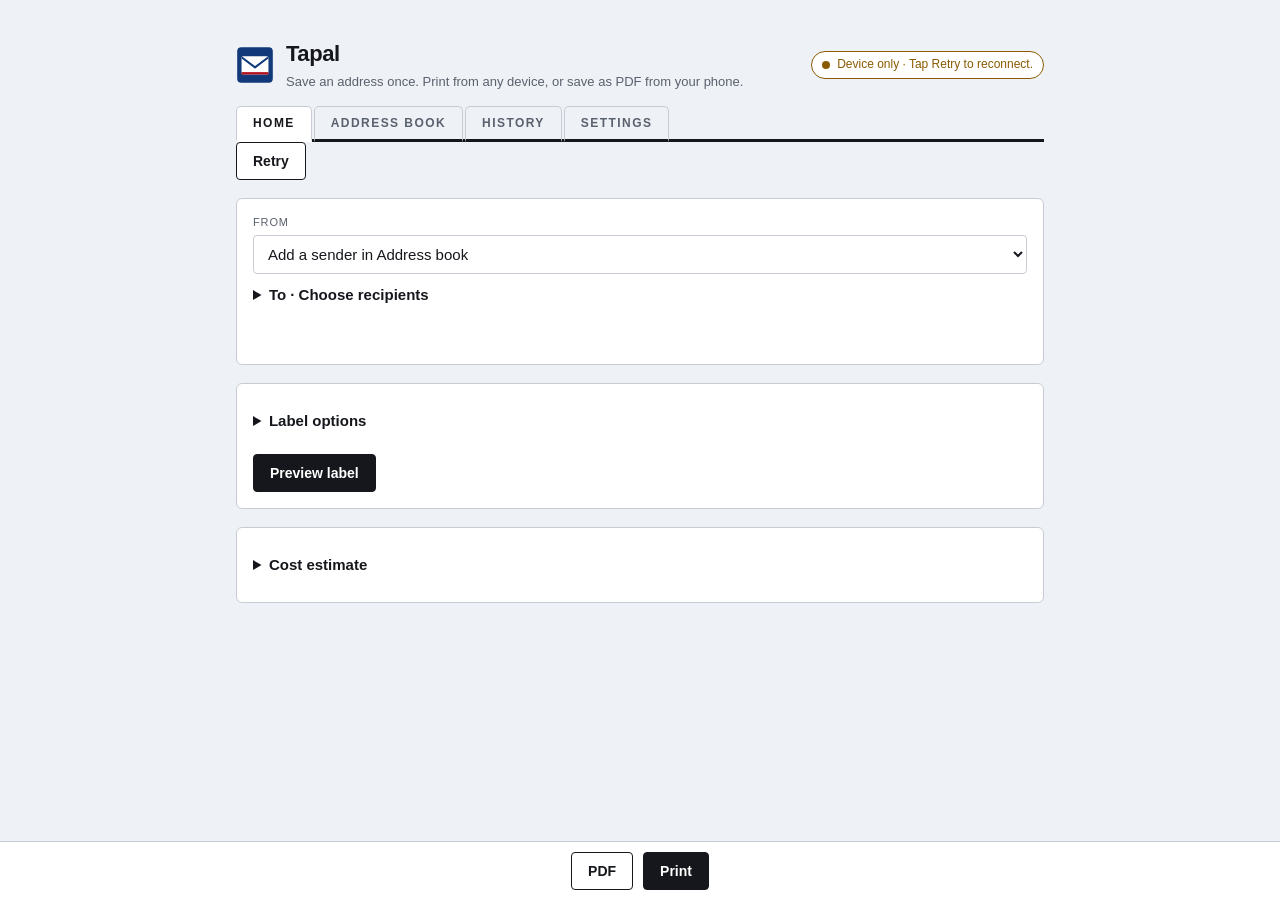
==== commit 5a0fc765: "Implement recipient CSV transfers and reversible archiving" ====
--- a/index.html
+++ b/index.html
@@ -113,7 +113,11 @@
   </div>
   <div id="tabBook" style="display:none">
     <section class="card"><h2>My addresses</h2><div id="senderList"></div><button class="btn ghost" id="showSender">Add a sender</button></section>
-    <section class="card"><h2>Recipients</h2><div id="list"></div><button class="btn ghost" id="showAdd">Add an address</button></section>
+    <section class="card"><h2>Recipients</h2><div id="list"></div><button class="btn ghost" id="showAdd">Add an address</button>
+      <button class="btn ghost" id="exportAddresses">Export active recipients as CSV</button>
+      <label>Import recipients from Tapal CSV <input id="importAddresses" type="file" accept=".csv,text/csv"></label>
+      <p id="bookStatus" role="status"></p>
+      <details><summary>Archived recipients</summary><div id="archivedList"></div></details></section>
   </div>
   <div id="tabHistory" style="display:none">
   <section class="card">
@@ -188,6 +192,7 @@
 <script src="js/config.js"></script>
 <script src="js/countries.js"></script>
 <script src="js/customs.js"></script>
+<script src="js/address-book.js"></script>
 <script src="js/app.js"></script>
 <script src="js/labels.js"></script>
 </body>
--- a/css/labels.css
+++ b/css/labels.css
@@ -106,3 +106,16 @@
     .sheet{margin:0;box-shadow:none;page-break-after:always;break-after:page}
     .sheet:last-child{page-break-after:auto;break-after:auto}
   }
+
+  .customsPaper{min-height:0;min-width:0;padding:12mm;overflow:hidden;overflow-wrap:anywhere;font-size:11pt}
+  .customsPaper h2{font-size:20pt}
+  .customsParties{display:grid;grid-template-columns:1fr 1fr;gap:8mm;margin:8mm 0}
+  .customsParties p{white-space:pre-line}
+  .customsPaper table{width:100%;border-collapse:collapse}
+  .customsPaper th,.customsPaper td{text-align:left;border:1px solid #777;padding:2mm}
+  .customsPaper td:first-child{width:45%}
+
+  .trackingSticker{align-self:start;margin:8mm auto;padding:3mm;text-align:center;max-width:195mm;
+    overflow-wrap:anywhere;border:1px dashed #777;background:#fff;color:#000}
+  .trackingSticker canvas{display:block;height:20mm;max-width:100%;margin:3mm auto 1mm}
+  .trackingValue{font:14pt monospace;white-space:pre-wrap}
